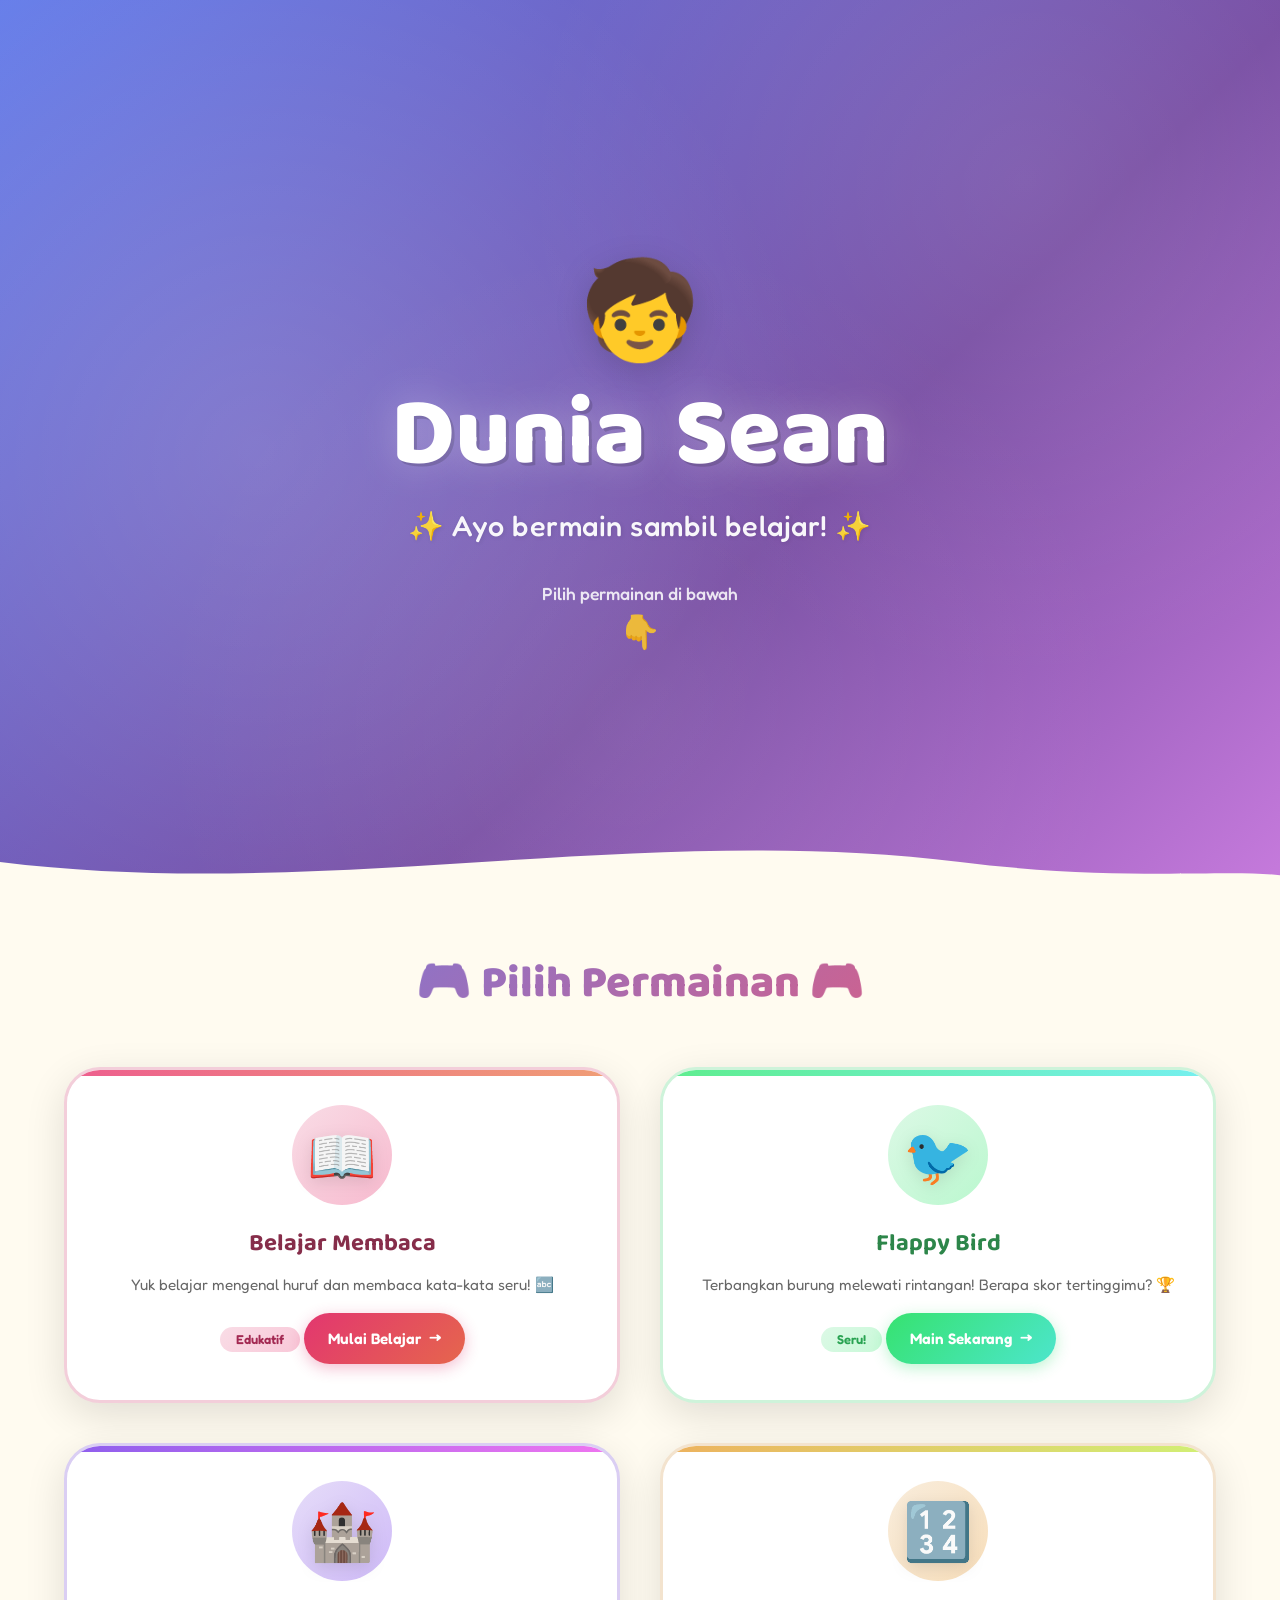
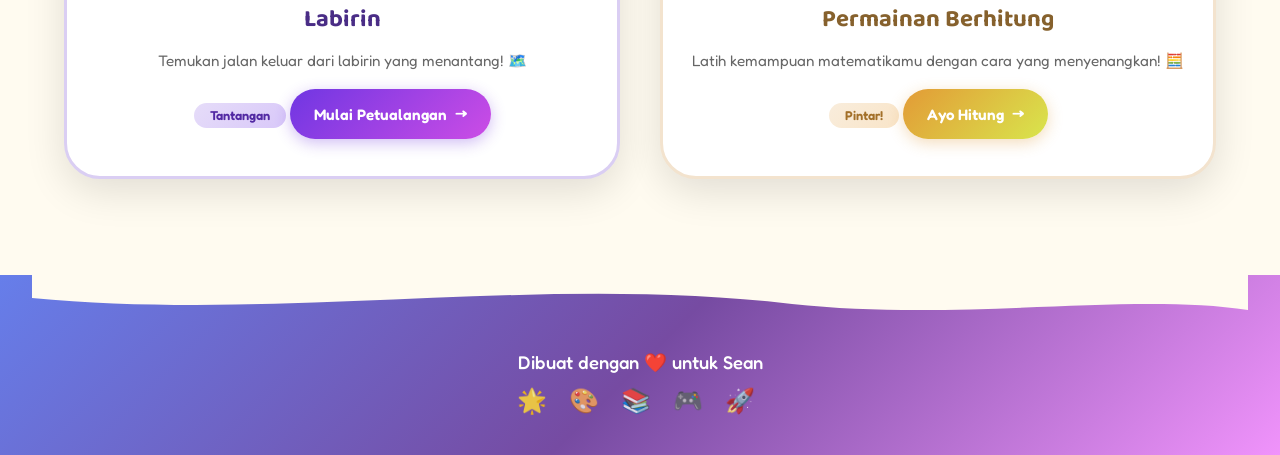
==== index.html @ b5e24b9d "feat: add landing page and make all games fully responsive for mobile and desktop" ====
<!DOCTYPE html>
<html lang="id">
<head>
    <meta charset="UTF-8">
    <meta name="viewport" content="width=device-width, initial-scale=1.0">
    <meta name="description" content="Dunia Sean - Kumpulan permainan edukatif dan menyenangkan untuk anak-anak. Belajar membaca, berhitung, dan bermain!">
    <title>🌈 Dunia Sean - Bermain & Belajar!</title>
    <link rel="preconnect" href="https://fonts.googleapis.com">
    <link rel="preconnect" href="https://fonts.gstatic.com" crossorigin>
    <link href="https://fonts.googleapis.com/css2?family=Fredoka:wght@400;500;600;700&family=Baloo+2:wght@400;600;700;800&display=swap" rel="stylesheet">
    <link rel="stylesheet" href="style.css">
</head>
<body>
    <!-- Floating decorations -->
    <div class="floating-decorations" aria-hidden="true">
        <span class="float-item" style="--delay: 0s; --x: 5%; --size: 2.2rem;">⭐</span>
        <span class="float-item" style="--delay: 1.5s; --x: 15%; --size: 1.8rem;">🌟</span>
        <span class="float-item" style="--delay: 3s; --x: 25%; --size: 2.5rem;">☁️</span>
        <span class="float-item" style="--delay: 0.8s; --x: 35%; --size: 1.5rem;">✨</span>
        <span class="float-item" style="--delay: 2.2s; --x: 50%; --size: 2rem;">🦋</span>
        <span class="float-item" style="--delay: 4s; --x: 60%; --size: 2.8rem;">🌈</span>
        <span class="float-item" style="--delay: 1s; --x: 72%; --size: 1.6rem;">💫</span>
        <span class="float-item" style="--delay: 3.5s; --x: 82%; --size: 2.3rem;">☁️</span>
        <span class="float-item" style="--delay: 2.8s; --x: 92%; --size: 1.9rem;">⭐</span>
        <span class="float-item" style="--delay: 5s; --x: 45%; --size: 2rem;">🎈</span>
        <span class="float-item" style="--delay: 4.5s; --x: 78%; --size: 1.7rem;">🌸</span>
        <span class="float-item" style="--delay: 1.2s; --x: 8%; --size: 2.1rem;">🎀</span>
    </div>

    <!-- Header -->
    <header class="hero" id="hero">
        <div class="hero-content">
            <div class="hero-mascot" id="hero-mascot">🧒</div>
            <h1 class="hero-title">
                <span class="title-line">
                    <span class="letter" style="--hue: 0;">D</span><span class="letter" style="--hue: 30;">u</span><span class="letter" style="--hue: 50;">n</span><span class="letter" style="--hue: 80;">i</span><span class="letter" style="--hue: 110;">a</span>
                    <span class="letter space">&nbsp;</span>
                    <span class="letter" style="--hue: 180;">S</span><span class="letter" style="--hue: 210;">e</span><span class="letter" style="--hue: 240;">a</span><span class="letter" style="--hue: 280;">n</span>
                </span>
            </h1>
            <p class="hero-subtitle">✨ Ayo bermain sambil belajar! ✨</p>
            <div class="scroll-hint" id="scroll-hint">
                <span>Pilih permainan di bawah</span>
                <div class="bounce-arrow">👇</div>
            </div>
        </div>
        <div class="hero-wave">
            <svg viewBox="0 0 1440 120" preserveAspectRatio="none">
                <path d="M0,60 C360,120 720,0 1080,60 C1260,90 1380,70 1440,80 L1440,120 L0,120 Z" fill="#fffbf0"/>
            </svg>
        </div>
    </header>

    <!-- Main content -->
    <main class="games-section" id="games-section">
        <div class="section-title-wrapper">
            <h2 class="section-title">🎮 Pilih Permainan 🎮</h2>
        </div>

        <div class="games-grid" id="games-grid">
            <!-- Belajar Membaca -->
            <a href="belajar-membaca/index.html" class="game-card" id="card-membaca" style="--card-hue: 340; --card-accent: #ff6b9d;">
                <div class="card-glow"></div>
                <div class="card-inner">
                    <div class="card-icon-wrapper">
                        <div class="card-icon-bg"></div>
                        <span class="card-icon">📖</span>
                        <div class="card-sparkles">
                            <span class="sparkle" style="--i:0;">✦</span>
                            <span class="sparkle" style="--i:1;">✦</span>
                            <span class="sparkle" style="--i:2;">✦</span>
                            <span class="sparkle" style="--i:3;">✦</span>
                        </div>
                    </div>
                    <h3 class="card-title">Belajar Membaca</h3>
                    <p class="card-desc">Yuk belajar mengenal huruf dan membaca kata-kata seru! 🔤</p>
                    <div class="card-badge">Edukatif</div>
                    <div class="card-action">
                        <span>Mulai Belajar</span>
                        <span class="action-arrow">→</span>
                    </div>
                </div>
            </a>

            <!-- Flappy Bird -->
            <a href="flappy-bird/index.html" class="game-card" id="card-flappy" style="--card-hue: 140; --card-accent: #4ecdc4;">
                <div class="card-glow"></div>
                <div class="card-inner">
                    <div class="card-icon-wrapper">
                        <div class="card-icon-bg"></div>
                        <span class="card-icon">🐦</span>
                        <div class="card-sparkles">
                            <span class="sparkle" style="--i:0;">✦</span>
                            <span class="sparkle" style="--i:1;">✦</span>
                            <span class="sparkle" style="--i:2;">✦</span>
                            <span class="sparkle" style="--i:3;">✦</span>
                        </div>
                    </div>
                    <h3 class="card-title">Flappy Bird</h3>
                    <p class="card-desc">Terbangkan burung melewati rintangan! Berapa skor tertinggimu? 🏆</p>
                    <div class="card-badge">Seru!</div>
                    <div class="card-action">
                        <span>Main Sekarang</span>
                        <span class="action-arrow">→</span>
                    </div>
                </div>
            </a>

            <!-- Labirin -->
            <a href="labirin/index.html" class="game-card" id="card-labirin" style="--card-hue: 260; --card-accent: #a78bfa;">
                <div class="card-glow"></div>
                <div class="card-inner">
                    <div class="card-icon-wrapper">
                        <div class="card-icon-bg"></div>
                        <span class="card-icon">🏰</span>
                        <div class="card-sparkles">
                            <span class="sparkle" style="--i:0;">✦</span>
                            <span class="sparkle" style="--i:1;">✦</span>
                            <span class="sparkle" style="--i:2;">✦</span>
                            <span class="sparkle" style="--i:3;">✦</span>
                        </div>
                    </div>
                    <h3 class="card-title">Labirin</h3>
                    <p class="card-desc">Temukan jalan keluar dari labirin yang menantang! 🗺️</p>
                    <div class="card-badge">Tantangan</div>
                    <div class="card-action">
                        <span>Mulai Petualangan</span>
                        <span class="action-arrow">→</span>
                    </div>
                </div>
            </a>

            <!-- Permainan Berhitung -->
            <a href="permainan-berhitung/index.html" class="game-card" id="card-berhitung" style="--card-hue: 35; --card-accent: #f59e0b;">
                <div class="card-glow"></div>
                <div class="card-inner">
                    <div class="card-icon-wrapper">
                        <div class="card-icon-bg"></div>
                        <span class="card-icon">🔢</span>
                        <div class="card-sparkles">
                            <span class="sparkle" style="--i:0;">✦</span>
                            <span class="sparkle" style="--i:1;">✦</span>
                            <span class="sparkle" style="--i:2;">✦</span>
                            <span class="sparkle" style="--i:3;">✦</span>
                        </div>
                    </div>
                    <h3 class="card-title">Permainan Berhitung</h3>
                    <p class="card-desc">Latih kemampuan matematikamu dengan cara yang menyenangkan! 🧮</p>
                    <div class="card-badge">Pintar!</div>
                    <div class="card-action">
                        <span>Ayo Hitung</span>
                        <span class="action-arrow">→</span>
                    </div>
                </div>
            </a>
        </div>
    </main>

    <!-- Footer -->
    <footer class="footer" id="footer">
        <div class="footer-wave">
            <svg viewBox="0 0 1440 100" preserveAspectRatio="none">
                <path d="M0,40 C300,80 600,0 900,50 C1100,80 1300,30 1440,60 L1440,0 L0,0 Z" fill="#fffbf0"/>
            </svg>
        </div>
        <div class="footer-content">
            <p class="footer-text">
                Dibuat dengan <span class="heart">❤️</span> untuk Sean
            </p>
            <p class="footer-emoji">🌟 🎨 📚 🎮 🚀</p>
        </div>
    </footer>

    <script src="script.js"></script>
</body>
</html>
---- style.css ----
/* ========================================
   🌈 Dunia Sean - Landing Page Styles
   ======================================== */

/* --- Reset & Base --- */
*,
*::before,
*::after {
    margin: 0;
    padding: 0;
    box-sizing: border-box;
}

:root {
    --bg-primary: #fffbf0;
    --bg-hero: linear-gradient(135deg, #667eea 0%, #764ba2 30%, #f093fb 60%, #f5576c 100%);
    --text-dark: #2d1b69;
    --text-light: #fff;
    --shadow-soft: 0 8px 32px rgba(0, 0, 0, 0.08);
    --shadow-card: 0 12px 40px rgba(0, 0, 0, 0.12);
    --shadow-card-hover: 0 20px 60px rgba(0, 0, 0, 0.18);
    --radius-lg: 28px;
    --radius-xl: 36px;
    --transition-bounce: cubic-bezier(0.34, 1.56, 0.64, 1);
}

html {
    scroll-behavior: smooth;
}

body {
    font-family: 'Fredoka', 'Baloo 2', sans-serif;
    background: var(--bg-primary);
    color: var(--text-dark);
    overflow-x: hidden;
    min-height: 100vh;
}

/* --- Floating Decorations --- */
.floating-decorations {
    position: fixed;
    top: 0;
    left: 0;
    width: 100%;
    height: 100%;
    pointer-events: none;
    z-index: 0;
    overflow: hidden;
}

.float-item {
    position: absolute;
    top: -10%;
    left: var(--x);
    font-size: var(--size);
    animation: floatDown 12s var(--delay) infinite linear;
    opacity: 0.3;
    filter: blur(0.5px);
}

@keyframes floatDown {
    0% {
        transform: translateY(-100vh) rotate(0deg);
        opacity: 0;
    }
    10% {
        opacity: 0.3;
    }
    90% {
        opacity: 0.3;
    }
    100% {
        transform: translateY(110vh) rotate(360deg);
        opacity: 0;
    }
}

/* --- Hero Section --- */
.hero {
    position: relative;
    min-height: 100vh;
    display: flex;
    align-items: center;
    justify-content: center;
    background: var(--bg-hero);
    background-size: 200% 200%;
    animation: gradientShift 8s ease infinite;
    overflow: hidden;
    z-index: 1;
}

@keyframes gradientShift {
    0%, 100% { background-position: 0% 50%; }
    50% { background-position: 100% 50%; }
}

.hero::before {
    content: '';
    position: absolute;
    top: 0;
    left: 0;
    right: 0;
    bottom: 0;
    background:
        radial-gradient(circle at 20% 50%, rgba(255, 255, 255, 0.15) 0%, transparent 50%),
        radial-gradient(circle at 80% 20%, rgba(255, 255, 255, 0.1) 0%, transparent 40%),
        radial-gradient(circle at 50% 80%, rgba(255, 255, 255, 0.08) 0%, transparent 50%);
    pointer-events: none;
}

.hero-content {
    text-align: center;
    position: relative;
    z-index: 2;
    padding: 2rem;
}

.hero-mascot {
    font-size: 6rem;
    animation: mascotBounce 2s ease-in-out infinite;
    filter: drop-shadow(0 8px 16px rgba(0,0,0,0.15));
    margin-bottom: 1rem;
}

@keyframes mascotBounce {
    0%, 100% { transform: translateY(0) scale(1); }
    50% { transform: translateY(-20px) scale(1.05); }
}

.hero-title {
    margin-bottom: 1.2rem;
}

.title-line {
    display: inline-flex;
    flex-wrap: wrap;
    justify-content: center;
    gap: 0;
}

.letter {
    display: inline-block;
    font-family: 'Baloo 2', 'Fredoka', sans-serif;
    font-size: clamp(3rem, 8vw, 6rem);
    font-weight: 800;
    color: white;
    text-shadow:
        3px 3px 0 rgba(0,0,0,0.15),
        0 0 40px rgba(255,255,255,0.3);
    animation: letterPop 0.6s var(--transition-bounce) backwards;
    animation-delay: calc(var(--hue) * 5ms);
    cursor: default;
    transition: transform 0.3s var(--transition-bounce);
    line-height: 1.1;
}

.letter:hover {
    transform: scale(1.2) rotate(-5deg);
    text-shadow:
        3px 3px 0 rgba(0,0,0,0.15),
        0 0 60px rgba(255,255,255,0.5);
}

.letter.space {
    width: 0.3em;
}

@keyframes letterPop {
    0% {
        transform: scale(0) rotate(-20deg);
        opacity: 0;
    }
    100% {
        transform: scale(1) rotate(0deg);
        opacity: 1;
    }
}

.hero-subtitle {
    font-size: clamp(1.2rem, 3vw, 1.8rem);
    color: rgba(255, 255, 255, 0.95);
    font-weight: 500;
    letter-spacing: 0.5px;
    text-shadow: 1px 1px 4px rgba(0,0,0,0.1);
    animation: fadeInUp 1s 0.8s backwards;
}

@keyframes fadeInUp {
    from {
        opacity: 0;
        transform: translateY(20px);
    }
    to {
        opacity: 1;
        transform: translateY(0);
    }
}

.scroll-hint {
    margin-top: 2.5rem;
    animation: fadeInUp 1s 1.2s backwards;
    color: rgba(255, 255, 255, 0.85);
    font-size: 1.1rem;
    font-weight: 500;
}

.bounce-arrow {
    font-size: 2rem;
    margin-top: 0.5rem;
    animation: arrowBounce 1.5s ease-in-out infinite;
}

@keyframes arrowBounce {
    0%, 100% { transform: translateY(0); }
    50% { transform: translateY(12px); }
}

.hero-wave {
    position: absolute;
    bottom: -2px;
    left: 0;
    width: 100%;
    z-index: 3;
    line-height: 0;
}

.hero-wave svg {
    width: 100%;
    height: 80px;
}

/* --- Games Section --- */
.games-section {
    position: relative;
    z-index: 1;
    padding: 3rem 1.5rem 4rem;
    max-width: 1200px;
    margin: 0 auto;
}

.section-title-wrapper {
    text-align: center;
    margin-bottom: 3rem;
}

.section-title {
    font-family: 'Baloo 2', sans-serif;
    font-size: clamp(1.8rem, 4vw, 2.8rem);
    font-weight: 800;
    background: linear-gradient(135deg, #667eea, #f5576c, #f59e0b);
    background-size: 200% 200%;
    -webkit-background-clip: text;
    -webkit-text-fill-color: transparent;
    background-clip: text;
    animation: gradientShift 4s ease infinite;
}

.games-grid {
    display: grid;
    grid-template-columns: repeat(auto-fit, minmax(280px, 1fr));
    gap: 2rem;
    perspective: 1000px;
}

/* --- Game Card --- */
.game-card {
    position: relative;
    text-decoration: none;
    color: var(--text-dark);
    border-radius: var(--radius-xl);
    overflow: visible;
    transition: transform 0.4s var(--transition-bounce), box-shadow 0.4s ease;
    animation: cardSlideIn 0.7s var(--transition-bounce) backwards;
    cursor: pointer;
    display: block;
}

.game-card:nth-child(1) { animation-delay: 0.1s; }
.game-card:nth-child(2) { animation-delay: 0.2s; }
.game-card:nth-child(3) { animation-delay: 0.3s; }
.game-card:nth-child(4) { animation-delay: 0.4s; }

@keyframes cardSlideIn {
    from {
        opacity: 0;
        transform: translateY(40px) scale(0.9);
    }
    to {
        opacity: 1;
        transform: translateY(0) scale(1);
    }
}

.game-card:hover {
    transform: translateY(-12px) scale(1.03);
}

.game-card:active {
    transform: translateY(-4px) scale(0.98);
}

/* Card glow effect */
.card-glow {
    position: absolute;
    inset: -3px;
    border-radius: calc(var(--radius-xl) + 3px);
    background: conic-gradient(
        from 0deg,
        hsl(var(--card-hue), 80%, 65%),
        hsl(calc(var(--card-hue) + 60), 80%, 65%),
        hsl(calc(var(--card-hue) + 120), 80%, 65%),
        hsl(var(--card-hue), 80%, 65%)
    );
    opacity: 0;
    transition: opacity 0.4s ease;
    z-index: -1;
    animation: glowSpin 4s linear infinite;
}

@keyframes glowSpin {
    to { filter: hue-rotate(360deg); }
}

.game-card:hover .card-glow {
    opacity: 0.7;
}

.card-inner {
    position: relative;
    background: white;
    border-radius: var(--radius-xl);
    padding: 2.2rem 1.8rem 1.8rem;
    text-align: center;
    box-shadow: var(--shadow-card);
    border: 3px solid hsl(var(--card-hue), 60%, 88%);
    transition: box-shadow 0.4s ease, border-color 0.4s ease;
    overflow: hidden;
}

.game-card:hover .card-inner {
    box-shadow: var(--shadow-card-hover);
    border-color: hsl(var(--card-hue), 70%, 70%);
}

.card-inner::before {
    content: '';
    position: absolute;
    top: 0;
    left: 0;
    right: 0;
    height: 6px;
    background: linear-gradient(
        90deg,
        hsl(var(--card-hue), 80%, 65%),
        hsl(calc(var(--card-hue) + 40), 80%, 70%)
    );
    border-radius: var(--radius-xl) var(--radius-xl) 0 0;
}

/* Card icon */
.card-icon-wrapper {
    position: relative;
    width: 100px;
    height: 100px;
    margin: 0 auto 1.2rem;
    display: flex;
    align-items: center;
    justify-content: center;
}

.card-icon-bg {
    position: absolute;
    inset: 0;
    border-radius: 50%;
    background: linear-gradient(
        135deg,
        hsl(var(--card-hue), 70%, 92%),
        hsl(var(--card-hue), 80%, 85%)
    );
    transition: transform 0.4s var(--transition-bounce);
}

.game-card:hover .card-icon-bg {
    transform: scale(1.1);
}

.card-icon {
    position: relative;
    font-size: 3.5rem;
    z-index: 1;
    transition: transform 0.4s var(--transition-bounce);
    filter: drop-shadow(0 4px 8px rgba(0,0,0,0.1));
}

.game-card:hover .card-icon {
    transform: scale(1.15) rotate(-8deg);
    animation: iconWiggle 0.5s ease-in-out;
}

@keyframes iconWiggle {
    0%, 100% { transform: scale(1.15) rotate(-8deg); }
    25% { transform: scale(1.15) rotate(8deg); }
    50% { transform: scale(1.15) rotate(-5deg); }
    75% { transform: scale(1.15) rotate(5deg); }
}

/* Sparkles around icon */
.card-sparkles {
    position: absolute;
    inset: -10px;
    pointer-events: none;
}

.sparkle {
    position: absolute;
    font-size: 0.8rem;
    color: hsl(var(--card-hue), 80%, 60%);
    opacity: 0;
    transition: opacity 0.3s, transform 0.5s var(--transition-bounce);
}

.sparkle:nth-child(1) { top: 0; left: 50%; }
.sparkle:nth-child(2) { top: 50%; right: 0; }
.sparkle:nth-child(3) { bottom: 0; left: 50%; }
.sparkle:nth-child(4) { top: 50%; left: 0; }

.game-card:hover .sparkle {
    opacity: 1;
    animation: sparkleRotate 1.5s linear infinite;
    animation-delay: calc(var(--i) * 0.2s);
}

@keyframes sparkleRotate {
    0% { transform: scale(0.5) rotate(0deg); }
    50% { transform: scale(1.2) rotate(180deg); }
    100% { transform: scale(0.5) rotate(360deg); }
}

/* Card text */
.card-title {
    font-family: 'Baloo 2', sans-serif;
    font-size: 1.5rem;
    font-weight: 700;
    margin-bottom: 0.6rem;
    color: hsl(var(--card-hue), 50%, 35%);
    transition: color 0.3s;
}

.game-card:hover .card-title {
    color: hsl(var(--card-hue), 60%, 45%);
}

.card-desc {
    font-size: 0.95rem;
    color: #666;
    line-height: 1.6;
    margin-bottom: 1rem;
    font-weight: 400;
}

.card-badge {
    display: inline-block;
    padding: 0.3rem 1rem;
    border-radius: 100px;
    font-size: 0.8rem;
    font-weight: 600;
    background: linear-gradient(
        135deg,
        hsl(var(--card-hue), 70%, 92%),
        hsl(var(--card-hue), 80%, 88%)
    );
    color: hsl(var(--card-hue), 60%, 40%);
    margin-bottom: 1.2rem;
}

.card-action {
    display: inline-flex;
    align-items: center;
    gap: 0.5rem;
    padding: 0.7rem 1.5rem;
    border-radius: 100px;
    background: linear-gradient(
        135deg,
        hsl(var(--card-hue), 75%, 55%),
        hsl(calc(var(--card-hue) + 30), 75%, 60%)
    );
    color: white;
    font-weight: 600;
    font-size: 0.95rem;
    transition: all 0.3s var(--transition-bounce);
    box-shadow: 0 4px 15px hsla(var(--card-hue), 70%, 50%, 0.3);
}

.game-card:hover .card-action {
    transform: scale(1.05);
    box-shadow: 0 6px 20px hsla(var(--card-hue), 70%, 50%, 0.4);
}

.action-arrow {
    display: inline-block;
    transition: transform 0.3s var(--transition-bounce);
    font-size: 1.1rem;
}

.game-card:hover .action-arrow {
    transform: translateX(4px);
}

/* --- Footer --- */
.footer {
    position: relative;
    background: linear-gradient(135deg, #667eea 0%, #764ba2 50%, #f093fb 100%);
    padding: 0 2rem 2.5rem;
    text-align: center;
    color: white;
    z-index: 1;
    margin-top: 2rem;
}

.footer-wave {
    position: relative;
    top: -1px;
    margin-bottom: 1rem;
    line-height: 0;
}

.footer-wave svg {
    width: 100%;
    height: 60px;
}

.footer-content {
    position: relative;
    z-index: 1;
}

.footer-text {
    font-size: 1.15rem;
    font-weight: 500;
    margin-bottom: 0.8rem;
}

.heart {
    display: inline-block;
    animation: heartbeat 1.2s ease-in-out infinite;
}

@keyframes heartbeat {
    0%, 100% { transform: scale(1); }
    15% { transform: scale(1.25); }
    30% { transform: scale(1); }
    45% { transform: scale(1.15); }
    60% { transform: scale(1); }
}

.footer-emoji {
    font-size: 1.5rem;
    letter-spacing: 0.5rem;
    opacity: 0.85;
}

/* --- Responsive --- */
@media (max-width: 768px) {
    .hero {
        min-height: 85vh;
    }

    .hero-mascot {
        font-size: 4.5rem;
    }

    .games-section {
        padding: 2rem 1rem 3rem;
    }

    .games-grid {
        grid-template-columns: 1fr;
        gap: 1.5rem;
        max-width: 400px;
        margin: 0 auto;
    }

    .card-inner {
        padding: 1.8rem 1.4rem 1.4rem;
    }

    .card-icon-wrapper {
        width: 80px;
        height: 80px;
    }

    .card-icon {
        font-size: 2.8rem;
    }
}

@media (max-width: 480px) {
    .letter {
        font-size: 2.8rem;
    }

    .hero-subtitle {
        font-size: 1rem;
    }

    .section-title {
        font-size: 1.5rem;
    }
}

@media (min-width: 1024px) {
    .games-grid {
        grid-template-columns: repeat(2, 1fr);
        gap: 2.5rem;
    }
}

/* --- Accessibility: Reduced Motion --- */
@media (prefers-reduced-motion: reduce) {
    *,
    *::before,
    *::after {
        animation-duration: 0.01ms !important;
        animation-iteration-count: 1 !important;
        transition-duration: 0.01ms !important;
    }

    .hero {
        background-size: 100% 100%;
    }
}

/* --- Focus styles for accessibility --- */
.game-card:focus-visible {
    outline: 3px solid hsl(var(--card-hue), 80%, 55%);
    outline-offset: 4px;
    border-radius: var(--radius-xl);
}

.game-card:focus-visible .card-glow {
    opacity: 0.7;
}
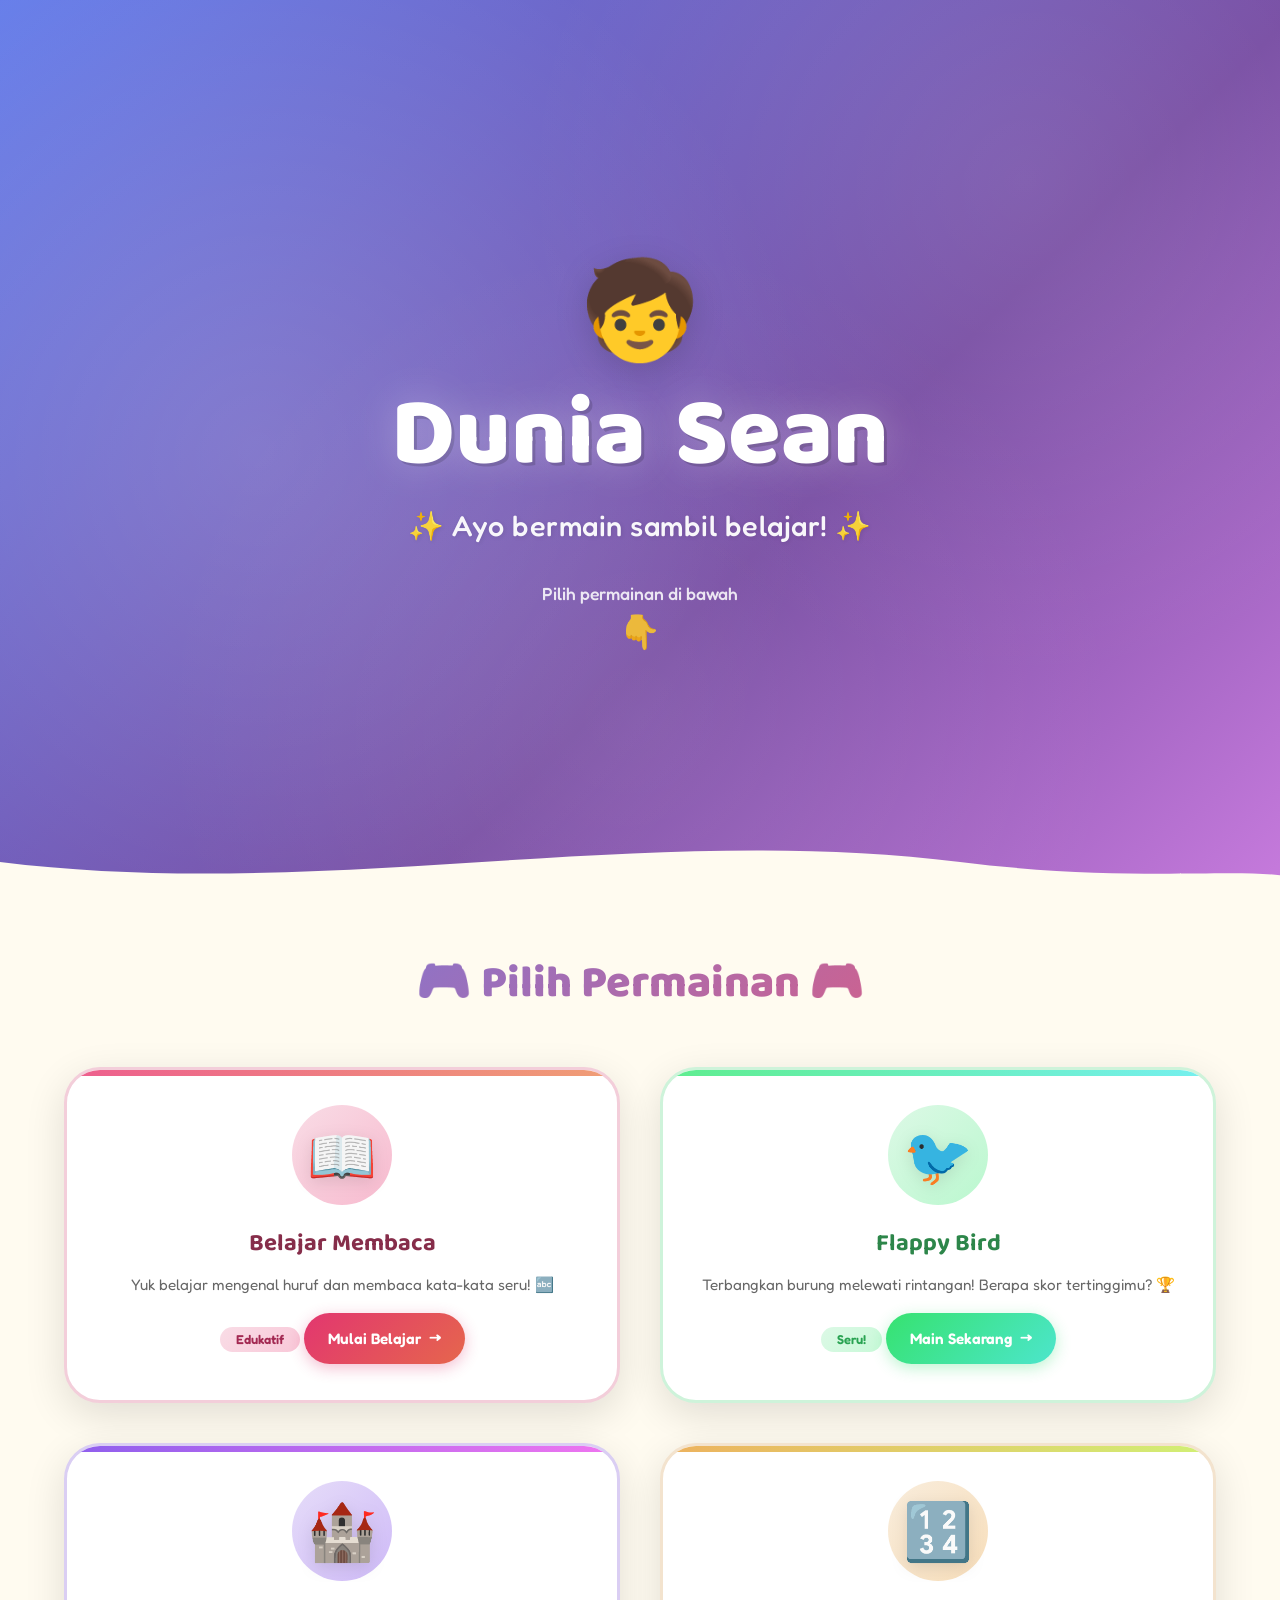
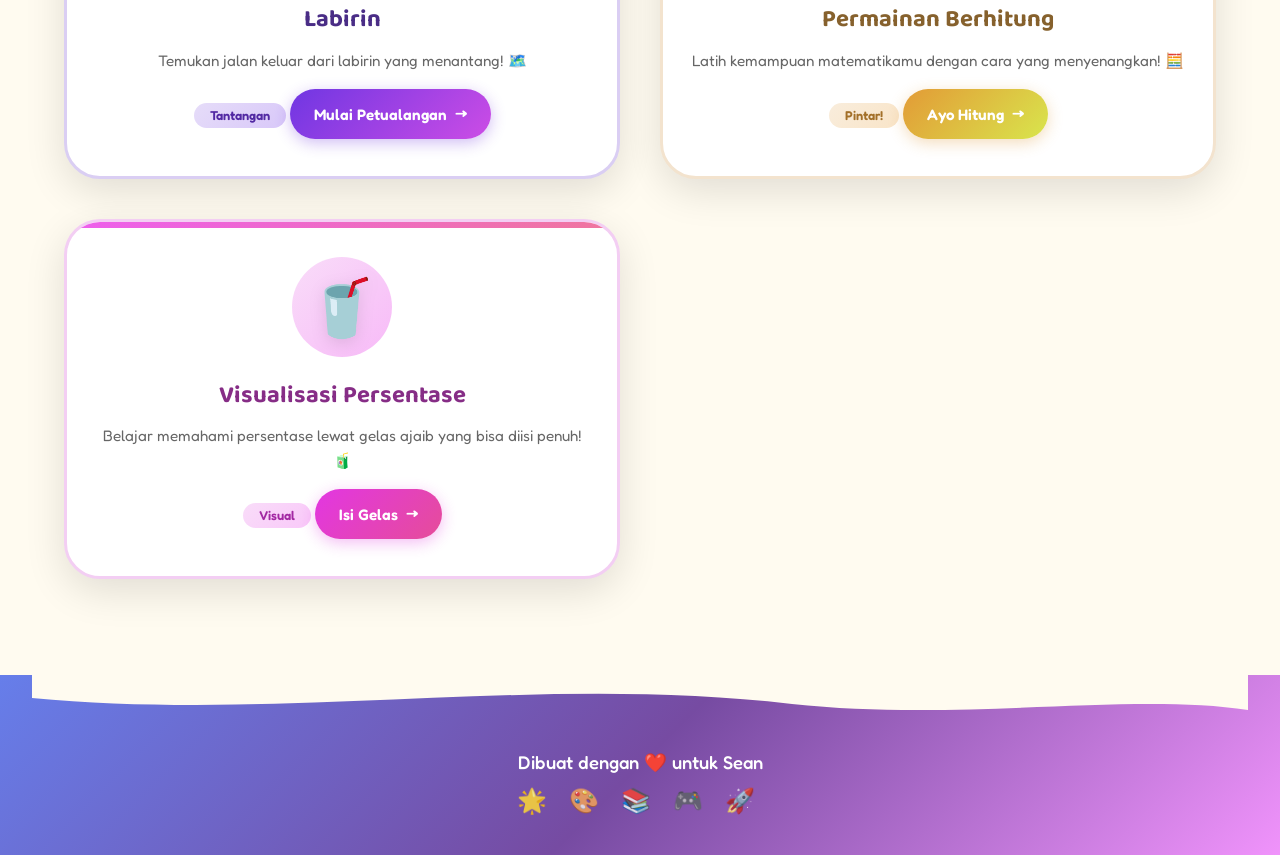
==== commit 2e96f5e1: "add halaman visualisasi persentase" ====
--- a/index.html
+++ b/index.html
@@ -153,6 +153,30 @@
                     </div>
                 </div>
             </a>
+
+            <!-- Visualisasi Persentase -->
+            <a href="persentase/index.html" class="game-card" id="card-persentase" style="--card-hue: 300; --card-accent: #d946ef;">
+                <div class="card-glow"></div>
+                <div class="card-inner">
+                    <div class="card-icon-wrapper">
+                        <div class="card-icon-bg"></div>
+                        <span class="card-icon">🥤</span>
+                        <div class="card-sparkles">
+                            <span class="sparkle" style="--i:0;">✦</span>
+                            <span class="sparkle" style="--i:1;">✦</span>
+                            <span class="sparkle" style="--i:2;">✦</span>
+                            <span class="sparkle" style="--i:3;">✦</span>
+                        </div>
+                    </div>
+                    <h3 class="card-title">Visualisasi Persentase</h3>
+                    <p class="card-desc">Belajar memahami persentase lewat gelas ajaib yang bisa diisi penuh! 🧃</p>
+                    <div class="card-badge">Visual</div>
+                    <div class="card-action">
+                        <span>Isi Gelas</span>
+                        <span class="action-arrow">→</span>
+                    </div>
+                </div>
+            </a>
         </div>
     </main>
 
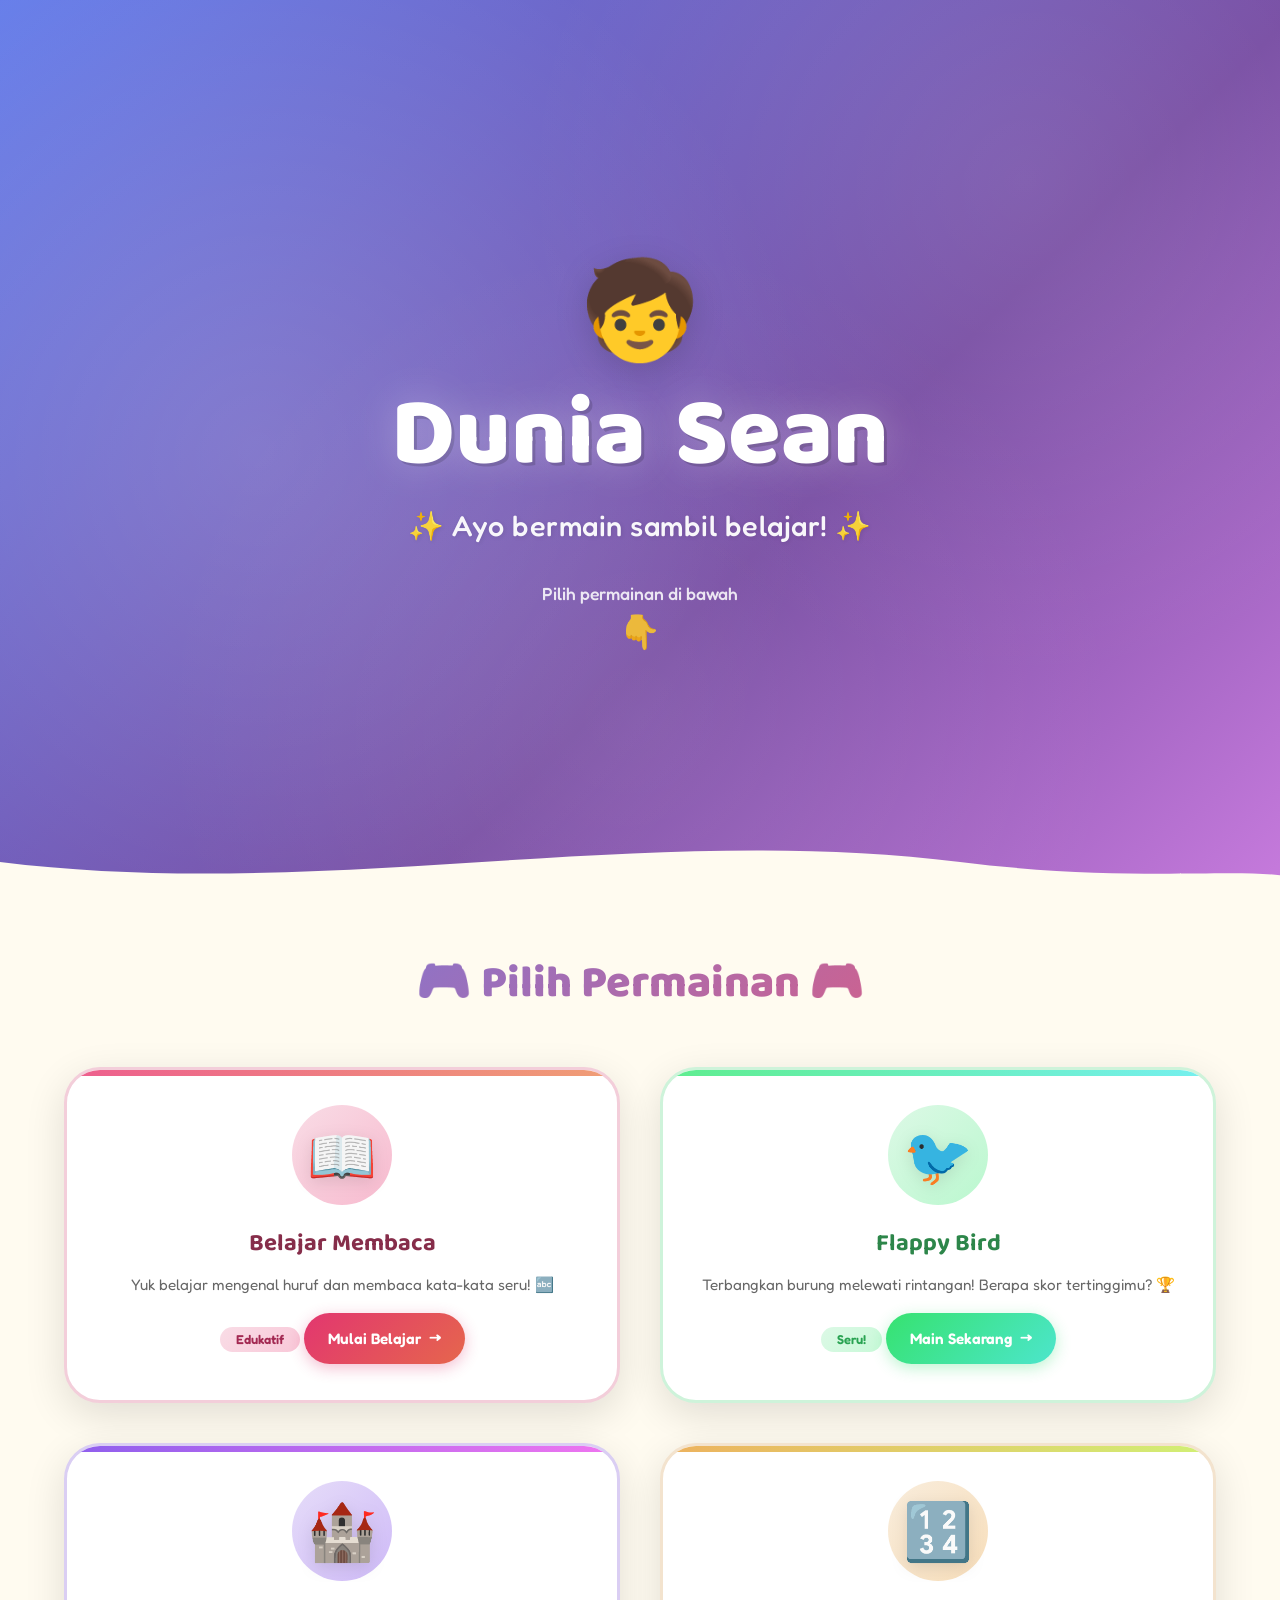
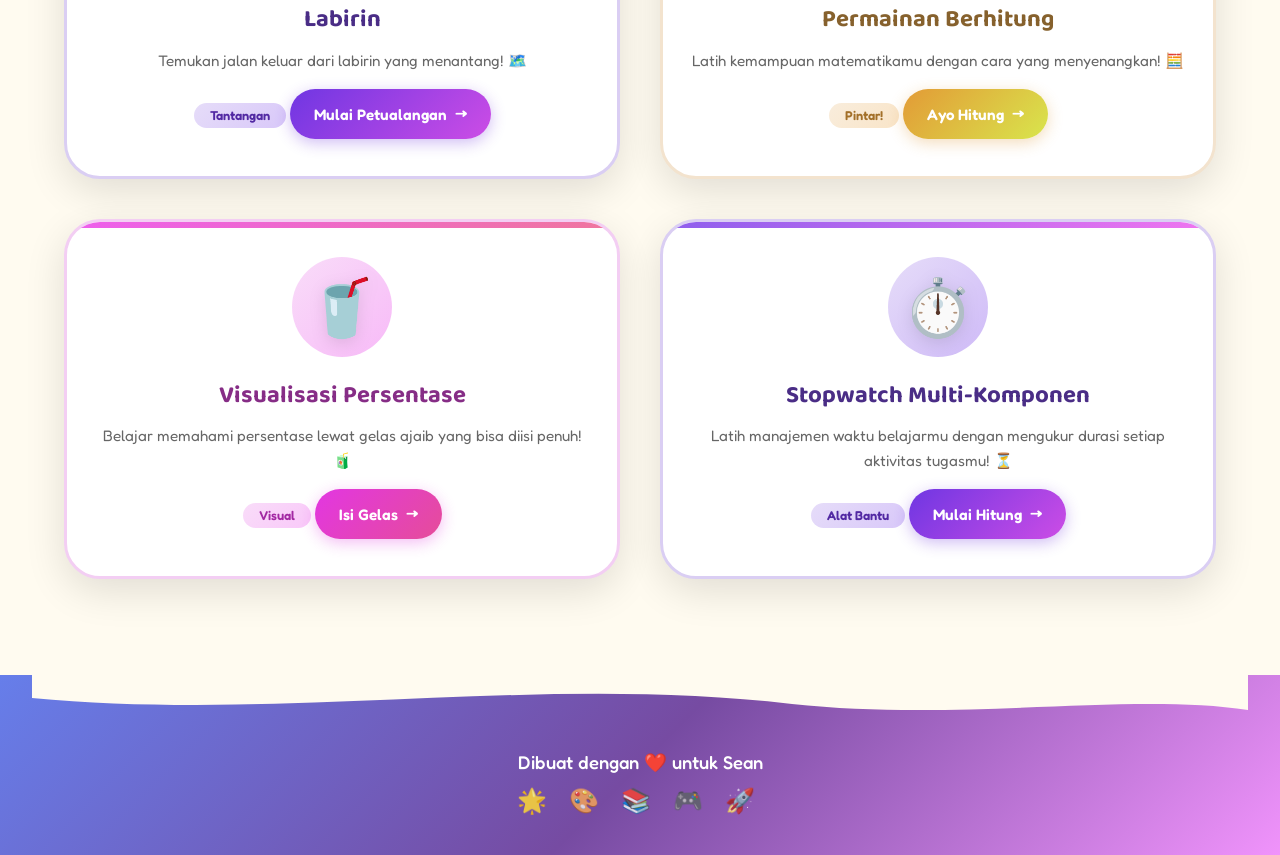
==== commit ce650e44: "Add Multi-Component Stopwatch (Stopwatch Kumon) with single horizontal bar chart and details analysi" ====
--- a/index.html
+++ b/index.html
@@ -177,6 +177,30 @@
                     </div>
                 </div>
             </a>
+
+            <!-- Stopwatch Multi-Komponen -->
+            <a href="stopwatch/index.html" class="game-card" id="card-stopwatch" style="--card-hue: 260; --card-accent: #6c5ce7;">
+                <div class="card-glow"></div>
+                <div class="card-inner">
+                    <div class="card-icon-wrapper">
+                        <div class="card-icon-bg"></div>
+                        <span class="card-icon">⏱️</span>
+                        <div class="card-sparkles">
+                            <span class="sparkle" style="--i:0;">✦</span>
+                            <span class="sparkle" style="--i:1;">✦</span>
+                            <span class="sparkle" style="--i:2;">✦</span>
+                            <span class="sparkle" style="--i:3;">✦</span>
+                        </div>
+                    </div>
+                    <h3 class="card-title">Stopwatch Multi-Komponen</h3>
+                    <p class="card-desc">Latih manajemen waktu belajarmu dengan mengukur durasi setiap aktivitas tugasmu! ⏳</p>
+                    <div class="card-badge">Alat Bantu</div>
+                    <div class="card-action">
+                        <span>Mulai Hitung</span>
+                        <span class="action-arrow">→</span>
+                    </div>
+                </div>
+            </a>
         </div>
     </main>
 
